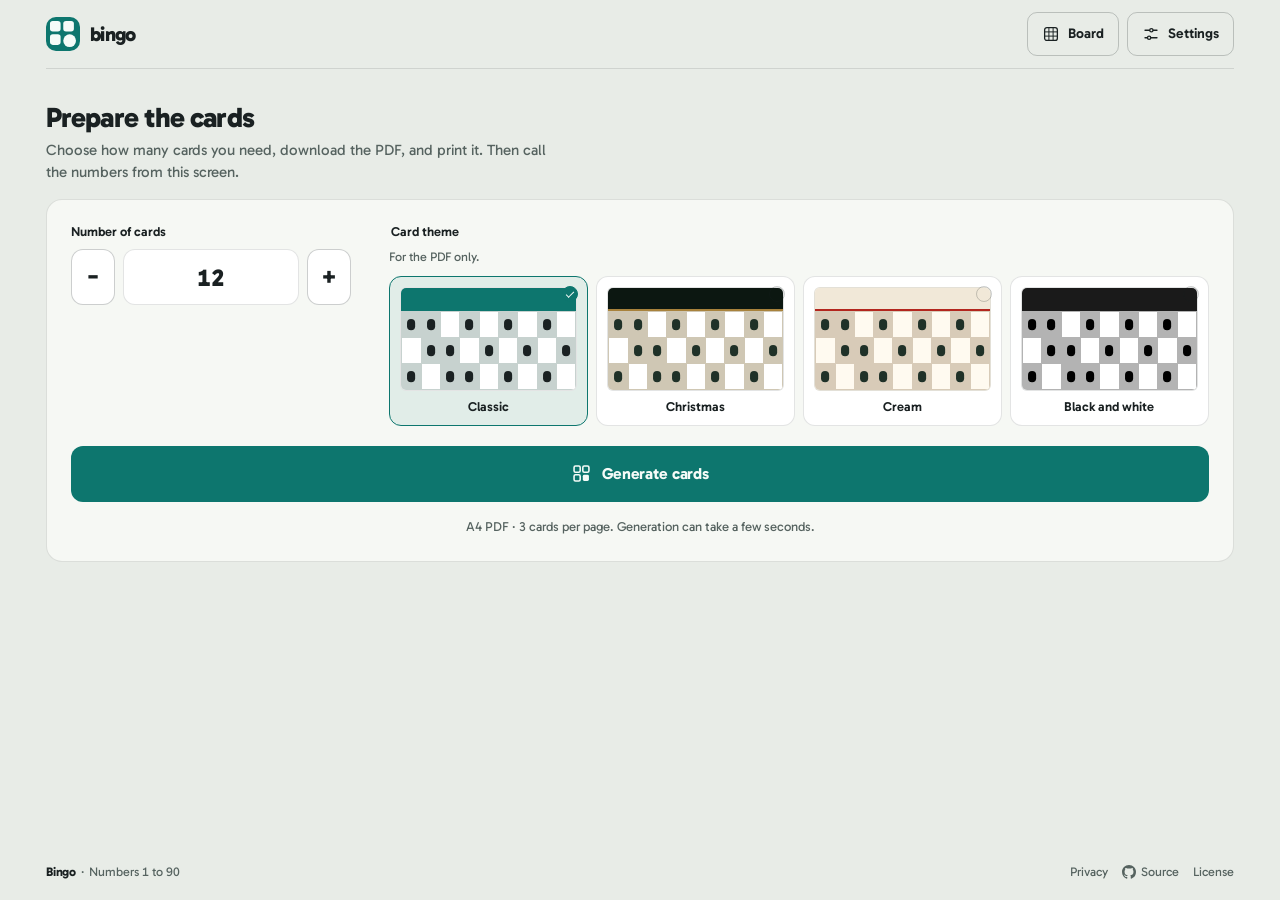
==== cards.html @ 51ff1405 "Rename the cards page URL to /cards Redirect the old /cartelle, /cartelle/, and /cartelle.html paths" ====
<!doctype html>
<html lang="it" class="no-js" data-type="software" data-radius="soft" data-buttons="solid">
<head>
<meta charset="utf-8">
<meta name="viewport" content="width=device-width, initial-scale=1, viewport-fit=cover">
<title>Cartelle · Bingo</title>
<meta name="description" content="Genera e stampa le cartelle del bingo, poi chiama i numeri e segui i premi. Le cartelle non distribuite restano fuori dal gioco.">
<meta name="page-type" content="software">
<meta name="site-kind" content="software">
<meta name="color-scheme" content="dark light">
<meta name="theme-color" content="#121617" id="theme-color">
<meta property="og:type" content="website">
<meta property="og:title" content="Cartelle · Bingo">
<meta property="og:description" content="Genera le cartelle, scarica il PDF e segui i premi mentre chiami i numeri.">
<meta name="twitter:card" content="summary">
<link rel="icon" href="favicon.svg" type="image/svg+xml">
<link rel="icon" href="favicon.ico" sizes="48x48">
<link rel="apple-touch-icon" href="assets/icons/apple-touch-icon.png">
<link rel="manifest" href="site.webmanifest">
<link rel="preload" href="assets/fonts/gabarito-latin.woff2" as="font" type="font/woff2" crossorigin>
<link rel="stylesheet" href="assets/styles.css">
<link rel="stylesheet" href="assets/cartelle.css">
<script>
  (() => {
    const root = document.documentElement;
    root.classList.replace('no-js', 'js');
    let prefs = {};
    // Legacy key kept so existing preferences survive the rebrand.
    try { prefs = JSON.parse(localStorage.getItem('tombola.prefs.v1') || '{}') || {}; } catch (error) {}
    const colors = {
      light: '#e8ece7',
      dark: '#121617',
      christmas: '#0c1711',
      'christmas-light': '#f1e8d8',
      'christmas-red': '#1b0c0d',
    };
    const theme = Object.hasOwn(colors, prefs.theme)
      ? prefs.theme
      : (matchMedia('(prefers-color-scheme: dark)').matches ? 'dark' : 'light');
    root.dataset.theme = theme;
    const meta = document.querySelector('meta[name="theme-color"]');
    if (meta) meta.content = colors[theme];
  })();
</script>
<script src="assets/names.js" defer></script>
<script src="assets/copy.js" defer></script>
<script src="assets/common.js" defer></script>
<script src="assets/cards.js" defer></script>
<script src="assets/prizes.js" defer></script>
<script src="assets/pdf.js" defer></script>
<script src="assets/board-ui.js" defer></script>
<script src="assets/game-state.js" defer></script>
<script src="assets/cartelle.js" defer></script>
</head>
<body>
<a class="skip-link" href="#main" data-i18n="skip">Vai alle cartelle</a>

<div class="app">
  <header class="topbar">
    <a class="brand" href="./" aria-label="Bingo">
      <span class="brand__mark" aria-hidden="true">
        <svg class="brand__glyph" viewBox="0 0 256 256" focusable="false">
          <g fill="currentColor">
            <rect x="30" y="30" width="80" height="80" rx="21"/>
            <rect x="130" y="30" width="80" height="80" rx="21"/>
            <rect x="30" y="130" width="80" height="80" rx="21"/>
            <circle cx="178" cy="178" r="48"/>
          </g>
        </svg>
        <svg class="brand__hat" viewBox="0 0 48 40" focusable="false">
          <path d="M7 31C5 19 13 7 25 5c7-1.2 12 1 15 5 2 2.8 1.5 6-1 7.5-2.5 1.5-5.5.5-7-2-2.2-3.7-6.2-5-10.5-4-6.5 1.5-10 8.5-9 18.5Z" fill="#c7352c" stroke="#f8f3e7" stroke-width="2.5" stroke-linejoin="round"/>
          <rect x="4" y="29" width="36" height="9" rx="4.5" fill="#f8f3e7"/>
          <circle cx="43" cy="9" r="5" fill="#f8f3e7"/>
        </svg>
      </span>
      <span class="brand__word">bingo</span>
    </a>
    <div class="topbar__actions">
      <a class="mode-link" href="./" data-i18n-aria="boardLink" aria-label="Torna al tabellone">
        <svg class="icon" viewBox="0 0 24 24" aria-hidden="true">
          <rect x="3.5" y="3.5" width="17" height="17" rx="3" fill="none" stroke="currentColor" stroke-width="1.7"/>
          <path d="M9.2 3.5v17M14.8 3.5v17M3.5 9.2h17M3.5 14.8h17" fill="none" stroke="currentColor" stroke-width="1.3"/>
        </svg>
        <span data-i18n="board">Tabellone</span>
      </a>
      <button class="settings-button" type="button" id="open-settings" aria-haspopup="dialog" data-i18n-aria="settings">
        <svg class="icon" viewBox="0 0 24 24" aria-hidden="true">
          <path d="M4 7h6M15 7h5M4 17h3M12 17h8" fill="none" stroke="currentColor" stroke-width="1.7" stroke-linecap="round"/>
          <circle cx="12.5" cy="7" r="2.2" fill="none" stroke="currentColor" stroke-width="1.7"/>
          <circle cx="9.5" cy="17" r="2.2" fill="none" stroke="currentColor" stroke-width="1.7"/>
        </svg>
        <span data-i18n="settings">Impostazioni</span>
      </button>
    </div>
  </header>

  <main id="main">
    <header class="page-head">
      <div class="page-head__copy">
        <h1 id="page-title">Prepara le cartelle</h1>
        <p class="page-head__intro" id="page-intro">Scegli quante cartelle servono, scarica il PDF e stampalo. Poi chiama i numeri da questa schermata.</p>
      </div>
      <div class="page-head__tools" id="page-tools" hidden>
        <p class="tally" aria-hidden="true">
          <strong id="drawn-count">0</strong><span class="tally__total">/ 90</span>
          <span class="tally__label" data-i18n="drawnLabel">estratti</span>
        </p>
        <button class="settings-button cards-trigger" type="button" id="open-cards" aria-haspopup="dialog">
          <svg class="icon" viewBox="0 0 24 24" aria-hidden="true">
            <rect x="3.5" y="3.5" width="7" height="7" rx="1.6" fill="none" stroke="currentColor" stroke-width="1.7"/>
            <rect x="13.5" y="3.5" width="7" height="7" rx="1.6" fill="none" stroke="currentColor" stroke-width="1.7"/>
            <rect x="3.5" y="13.5" width="7" height="7" rx="1.6" fill="none" stroke="currentColor" stroke-width="1.7"/>
            <rect x="13.5" y="13.5" width="7" height="7" rx="1.6" fill="currentColor"/>
          </svg>
          <span id="cards-button-label">Cartelle · 0 attive</span>
        </button>
      </div>
      <div class="progress" id="progress" role="progressbar" aria-valuemin="0" aria-valuemax="90" aria-valuenow="0" aria-label="Numeri estratti" data-i18n-aria="progressLabel" hidden>
        <span class="progress__fill" id="progress-fill"></span>
      </div>
    </header>

    <section class="setup" id="setup-view" aria-labelledby="page-title">
      <form class="setup-panel" id="setup-form" novalidate>
        <div class="setup-fields" id="setup-fields">
          <div class="field setup-count">
            <label class="field-label" for="card-count" data-i18n="count">Numero di cartelle</label>
            <div class="stepper">
              <button class="stepper__button" type="button" id="count-minus" data-i18n-aria="countMinus" aria-label="Una cartella in meno">−</button>
              <input class="stepper__input" id="card-count" name="count" type="number" inputmode="numeric" min="1" max="5000" step="1" value="12" aria-describedby="count-hint">
              <button class="stepper__button" type="button" id="count-plus" data-i18n-aria="countPlus" aria-label="Una cartella in più">+</button>
            </div>
            <p class="field-hint" id="count-hint" hidden>Da 1 a 5.000.</p>
          </div>

          <fieldset class="field setup-theme">
            <legend class="field-label" data-i18n="cardTheme">Tema delle cartelle</legend>
            <p class="field-hint field-hint--top" data-i18n="pdfOnly">Solo per il PDF.</p>
            <div class="theme-cards" id="theme-choices"></div>
          </fieldset>
        </div>

        <div class="setup-submit" id="setup-submit">
          <button class="btn-draw setup-download" type="submit" id="download-button">
            <svg class="btn-draw__icon" viewBox="0 0 24 24" aria-hidden="true">
              <rect x="3.5" y="3.5" width="7" height="7" rx="1.6" fill="none" stroke="currentColor" stroke-width="1.8"/>
              <rect x="13.5" y="3.5" width="7" height="7" rx="1.6" fill="none" stroke="currentColor" stroke-width="1.8"/>
              <rect x="3.5" y="13.5" width="7" height="7" rx="1.6" fill="none" stroke="currentColor" stroke-width="1.8"/>
              <rect x="13.5" y="13.5" width="7" height="7" rx="1.6" fill="currentColor"/>
            </svg>
            <span data-i18n="generate">Genera le cartelle</span>
          </button>
          <p class="setup-note" data-i18n="setupNote">PDF A4 · 3 cartelle per pagina. La generazione può richiedere qualche secondo.</p>
        </div>

        <div class="setup-progress" id="setup-progress" role="status" hidden>
          <span class="setup-spinner" aria-hidden="true"></span>
          <p class="setup-progress__text" id="setup-progress-text"></p>
        </div>

        <div class="setup-ready" id="setup-ready" hidden>
          <p class="setup-ready__title" id="setup-ready-title"></p>
          <button class="btn-draw" type="button" id="start-button">
            <svg class="btn-draw__icon" viewBox="0 0 24 24" aria-hidden="true">
              <path d="M12 3.5v11M7.5 10.5 12 15l4.5-4.5" fill="none" stroke="currentColor" stroke-width="1.8" stroke-linecap="round" stroke-linejoin="round"/>
              <path d="M4.5 17.5v1.2a1.8 1.8 0 0 0 1.8 1.8h11.4a1.8 1.8 0 0 0 1.8-1.8v-1.2" fill="none" stroke="currentColor" stroke-width="1.8" stroke-linecap="round"/>
            </svg>
            <span data-i18n="download">Scarica il PDF</span>
          </button>
          <p class="setup-note" data-i18n="readyNote">Scarica il PDF e stampalo. Poi chiama i numeri da qui.</p>
          <button class="text-button setup-change" type="button" id="change-count" data-i18n="changeCount">Cambia numero</button>
        </div>
        <p class="field-error setup-error" id="setup-error" role="alert" hidden></p>
      </form>
    </section>

    <section class="cartelle-game" id="game-view" hidden>
      <section class="board-panel" aria-labelledby="board-title">
        <h2 class="sr-only" id="board-title" data-i18n="boardTitle">Numeri da 1 a 90</h2>
        <ol class="board" id="board" aria-label="Tabellone dei numeri da 1 a 90" data-i18n-aria="boardLabel"></ol>
      </section>

      <section class="history" aria-labelledby="recent-title">
        <div class="history__head">
          <h2 id="recent-title" data-i18n="recent">Ultimi estratti</h2>
        </div>
        <p class="history__empty" id="recent-empty" data-i18n="recentEmpty">I numeri compaiono qui appena escono.</p>
        <ol class="history__list" id="recent-list" hidden></ol>
      </section>

      <div class="cartelle-rail">
        <section class="stage" aria-labelledby="stage-title">
          <div class="stage__head">
            <h2 id="stage-title" data-i18n="lastDraw">Ultima estrazione</h2>
            <p class="stage__draw-count" id="stage-ordinal" hidden></p>
          </div>
          <div class="stage__number-wrap">
            <p class="stage__number is-empty" id="last-number" aria-hidden="true">0</p>
            <p class="stage__name" id="last-name" aria-hidden="true" hidden></p>
            <p class="sr-only" id="last-number-sr"></p>
          </div>
          <p class="stage__status" id="stage-status" data-i18n="noDraw">Nessun numero estratto.</p>
          <div class="stage__actions">
            <button class="btn-draw" type="button" id="draw-button">
              <svg class="btn-draw__icon" viewBox="0 0 24 24" aria-hidden="true">
                <rect x="3.5" y="3.5" width="17" height="17" rx="4" fill="none" stroke="currentColor" stroke-width="1.8"/>
                <circle cx="8.3" cy="8.3" r="1.35" fill="currentColor"/>
                <circle cx="15.7" cy="8.3" r="1.35" fill="currentColor"/>
                <circle cx="12" cy="12" r="1.35" fill="currentColor"/>
                <circle cx="8.3" cy="15.7" r="1.35" fill="currentColor"/>
                <circle cx="15.7" cy="15.7" r="1.35" fill="currentColor"/>
              </svg>
              <span data-i18n="draw">Estrai un numero</span>
            </button>
          </div>
        </section>

        <section class="prizes prizes--latest" aria-labelledby="latest-title">
          <div class="prizes__head">
            <h2 id="latest-title" data-i18n="latestPrizes">Premi di questa estrazione</h2>
            <p class="prizes__meta" id="latest-meta" hidden></p>
          </div>
          <p class="prizes__notice" id="no-active-notice" data-i18n="noActive" hidden>Nessuna cartella attiva: i premi non verranno cercati.</p>
          <p class="prizes__empty" id="latest-empty" data-i18n="latestBefore">I premi compaiono dopo la prima estrazione.</p>
          <div class="prize-groups" id="latest-groups" hidden></div>
        </section>

        <section class="prizes prizes--previous" aria-labelledby="previous-title">
          <div class="prizes__head">
            <h2 id="previous-title" data-i18n="previousPrizes">Premi precedenti</h2>
            <button class="text-button" type="button" id="reset-button" hidden>
              <svg class="icon icon--small" viewBox="0 0 24 24" aria-hidden="true">
                <path d="M20 11a8 8 0 1 0-2.4 6.4" fill="none" stroke="currentColor" stroke-width="1.8" stroke-linecap="round"/>
                <path d="M20 4.5V11h-6.5" fill="none" stroke="currentColor" stroke-width="1.8" stroke-linecap="round" stroke-linejoin="round"/>
              </svg>
              <span data-i18n="restart">Ricomincia</span>
            </button>
          </div>
          <p class="prizes__empty" id="previous-empty" data-i18n="previousEmpty">Le estrazioni con premi compaiono qui.</p>
          <ol class="prize-log" id="previous-list" hidden></ol>
          <p class="history__saved">
            <svg class="icon icon--tiny" viewBox="0 0 24 24" aria-hidden="true">
              <path d="M5 12.5l4.5 4.5L19 7.5" fill="none" stroke="currentColor" stroke-width="2" stroke-linecap="round" stroke-linejoin="round"/>
            </svg>
            <span id="saved-label" data-i18n="saved">Salvato su questo dispositivo.</span>
          </p>
        </section>
      </div>
    </section>
  </main>

  <footer class="foot">
    <p><span class="foot__brand">Bingo</span> <span class="foot__sep" aria-hidden="true">·</span> <span data-i18n="numbers">Numeri da 1 a 90</span></p>
    <nav class="foot__links" aria-label="Informazioni sul progetto" data-i18n-aria="projectLinks">
      <a href="privacy.html" data-i18n="privacy">Privacy</a>
      <a href="https://github.com/rizzonicola/bingo" target="_blank" rel="noopener">
        <svg class="icon" viewBox="0 0 16 16" aria-hidden="true">
          <path fill="currentColor" d="M8 0C3.58 0 0 3.58 0 8c0 3.54 2.29 6.53 5.47 7.59.4.07.55-.17.55-.38 0-.19-.01-.82-.01-1.49-2.01.37-2.53-.49-2.69-.94-.09-.23-.48-.94-.82-1.13-.28-.15-.68-.52-.01-.53.63-.01 1.08.58 1.23.82.72 1.21 1.87.87 2.33.66.07-.52.28-.87.51-1.07-1.78-.2-3.64-.89-3.64-3.95 0-.87.31-1.59.82-2.15-.08-.2-.36-1.02.08-2.12 0 0 .67-.21 2.2.82.64-.18 1.32-.27 2-.27s1.36.09 2 .27c1.53-1.04 2.2-.82 2.2-.82.44 1.1.16 1.92.08 2.12.51.56.82 1.27.82 2.15 0 3.07-1.87 3.75-3.65 3.95.29.25.54.73.54 1.48 0 1.07-.01 1.93-.01 2.2 0 .21.15.46.55.38A8.01 8.01 0 0 0 16 8c0-4.42-3.58-8-8-8Z"/>
        </svg>
        <span data-i18n="source">Codice</span>
      </a>
      <a href="https://github.com/rizzonicola/bingo/blob/main/LICENSE" target="_blank" rel="noopener" data-i18n="license">Licenza</a>
    </nav>
    <p class="shortcut"><kbd data-i18n="spaceKey">Spazio</kbd> <span data-i18n="shortcut">per estrarre</span></p>
  </footer>
</div>

<p class="sr-only" id="live-region" aria-live="polite"></p>

<dialog class="drawer cards-drawer" id="cards-dialog" aria-labelledby="cards-title" aria-describedby="cards-lede">
  <div class="drawer__panel">
    <header class="drawer__head">
      <h2 id="cards-title" data-i18n="cardsTitle">Cartelle</h2>
      <button class="icon-button" type="button" data-close aria-label="Chiudi" data-i18n-aria="close">
        <svg class="icon" viewBox="0 0 24 24" aria-hidden="true">
          <path d="M6 6l12 12M18 6 6 18" fill="none" stroke="currentColor" stroke-width="1.8" stroke-linecap="round"/>
        </svg>
      </button>
    </header>
    <p class="drawer__lede" id="cards-lede" data-i18n="cardsLede">Disattiva le cartelle che non hai distribuito: i premi vengono cercati solo tra quelle attive. Ogni premio va alle prime cartelle che lo raggiungono.</p>

    <p class="cards-summary" id="cards-summary"></p>

    <div class="setting cards-range">
      <label class="field-label" for="range-input" data-i18n="ranges">Intervalli</label>
      <p class="field-hint field-hint--top" id="range-hint" data-i18n="rangeHint">Per esempio 8-20, 27</p>
      <div class="range-row">
        <input class="range-input" id="range-input" type="text" autocomplete="off" aria-describedby="range-hint range-error">
        <button class="btn-secondary" type="button" id="disable-range" data-i18n="disable">Disattiva</button>
        <button class="btn-secondary" type="button" id="enable-range" data-i18n="enable">Riattiva</button>
      </div>
      <p class="field-error" id="range-error" role="alert" hidden></p>
    </div>

    <div class="cards-grid" id="cards-grid" role="group" aria-label="Scegli le cartelle attive" data-i18n-aria="cardsGridLabel"></div>
    <nav class="cards-pager" id="cards-pager" aria-label="Pagine delle cartelle" data-i18n-aria="pages" hidden>
      <button class="btn-secondary cards-pager__button" type="button" id="cards-prev" aria-label="Pagina precedente" data-i18n-aria="pagePrev" aria-controls="cards-grid">
        <svg class="icon" viewBox="0 0 24 24" aria-hidden="true">
          <path d="M14.5 6 8.5 12l6 6" fill="none" stroke="currentColor" stroke-width="1.8" stroke-linecap="round" stroke-linejoin="round"/>
        </svg>
      </button>
      <p class="cards-pager__status" id="cards-page" aria-live="polite"></p>
      <button class="btn-secondary cards-pager__button" type="button" id="cards-next" aria-label="Pagina successiva" data-i18n-aria="pageNext" aria-controls="cards-grid">
        <svg class="icon" viewBox="0 0 24 24" aria-hidden="true">
          <path d="M9.5 6l6 6-6 6" fill="none" stroke="currentColor" stroke-width="1.8" stroke-linecap="round" stroke-linejoin="round"/>
        </svg>
      </button>
    </nav>
    <p class="cards-legend" data-i18n="cardsLegend">Piena: attiva. Tratteggiata: non distribuita.</p>
    <p class="field-error" id="cards-error" role="alert" hidden></p>

    <div class="drawer__foot cards-drawer__foot">
      <div class="cards-drawer__utils">
        <button class="btn-secondary" type="button" id="redownload-button" data-i18n="redownload">Scarica di nuovo il PDF</button>
        <button class="text-button text-button--danger" type="button" id="new-cards-button" data-i18n="newCards">Nuove cartelle</button>
      </div>
      <button class="btn-secondary btn-secondary--wide" type="button" data-close data-i18n="done">Fatto</button>
    </div>
  </div>
</dialog>

<dialog class="drawer" id="settings-dialog" aria-labelledby="settings-title" aria-describedby="settings-lede">
  <div class="drawer__panel">
    <header class="drawer__head">
      <h2 id="settings-title" data-i18n="settings">Impostazioni</h2>
      <button class="icon-button" type="button" data-close aria-label="Chiudi" data-i18n-aria="close">
        <svg class="icon" viewBox="0 0 24 24" aria-hidden="true">
          <path d="M6 6l12 12M18 6 6 18" fill="none" stroke="currentColor" stroke-width="1.8" stroke-linecap="round"/>
        </svg>
      </button>
    </header>
    <p class="drawer__lede" id="settings-lede" data-i18n="settingsLede">La lingua, i nomi e il colore si cambiano quando vuoi. Le modifiche restano su questo dispositivo.</p>

    <fieldset class="setting">
      <legend data-i18n="language">Lingua</legend>
      <div class="choices choices--language">
        <label class="choice">
          <input class="sr-only" type="radio" name="language" value="system">
          <span class="choice__body">
            <span class="choice__badge" aria-hidden="true">
              <svg class="icon" viewBox="0 0 24 24">
                <rect x="3" y="4" width="18" height="13" rx="2.5" fill="none" stroke="currentColor" stroke-width="1.7"/>
                <path d="M8 21h8M12 17v4" fill="none" stroke="currentColor" stroke-width="1.7" stroke-linecap="round"/>
              </svg>
            </span>
            <span class="choice__label">
              <span data-i18n="system">Sistema</span>
              <small id="detected-language">Italiano</small>
            </span>
            <span class="choice__mark" aria-hidden="true"></span>
          </span>
        </label>
        <label class="choice">
          <input class="sr-only" type="radio" name="language" value="it">
          <span class="choice__body">
            <span class="choice__badge" aria-hidden="true">IT</span>
            <span class="choice__label">Italiano</span>
            <span class="choice__mark" aria-hidden="true"></span>
          </span>
        </label>
        <label class="choice">
          <input class="sr-only" type="radio" name="language" value="en">
          <span class="choice__body">
            <span class="choice__badge" aria-hidden="true">EN</span>
            <span class="choice__label">English</span>
            <span class="choice__mark" aria-hidden="true"></span>
          </span>
        </label>
        <label class="choice">
          <input class="sr-only" type="radio" name="language" value="fr">
          <span class="choice__body">
            <span class="choice__badge" aria-hidden="true">FR</span>
            <span class="choice__label">Français</span>
            <span class="choice__mark" aria-hidden="true"></span>
          </span>
        </label>
      </div>
    </fieldset>

    <fieldset class="setting">
      <legend data-i18n="names">Nomi napoletani</legend>
      <label class="toggle">
        <input class="sr-only" type="checkbox" id="neapolitan-names" aria-labelledby="names-toggle-label" aria-describedby="names-toggle-hint">
        <span class="toggle__body">
          <span class="toggle__copy">
            <span class="toggle__label" id="names-toggle-label" data-i18n="namesToggle">Mostra il nome tradizionale</span>
            <small id="names-toggle-hint" data-i18n="namesHint">Sotto il numero compare il nome tradizionale napoletano.</small>
          </span>
          <span class="toggle__switch" aria-hidden="true">
            <span class="toggle__thumb"></span>
          </span>
        </span>
      </label>
    </fieldset>

    <fieldset class="setting">
      <legend data-i18n="color">Colore</legend>
      <div class="choices choices--theme">
        <label class="choice">
          <input class="sr-only" type="radio" name="theme" value="system">
          <span class="choice__body choice__body--stacked">
            <span class="swatch swatch--system" aria-hidden="true"></span>
            <span class="choice__label" data-i18n="system">Sistema</span>
            <span class="choice__mark" aria-hidden="true"></span>
          </span>
        </label>
        <label class="choice">
          <input class="sr-only" type="radio" name="theme" value="light">
          <span class="choice__body choice__body--stacked">
            <span class="swatch swatch--light" aria-hidden="true"></span>
            <span class="choice__label" data-i18n="light">Chiaro</span>
            <span class="choice__mark" aria-hidden="true"></span>
          </span>
        </label>
        <label class="choice">
          <input class="sr-only" type="radio" name="theme" value="dark">
          <span class="choice__body choice__body--stacked">
            <span class="swatch swatch--dark" aria-hidden="true"></span>
            <span class="choice__label" data-i18n="dark">Scuro</span>
            <span class="choice__mark" aria-hidden="true"></span>
          </span>
        </label>
        <label class="choice">
          <input class="sr-only" type="radio" name="theme" value="christmas">
          <span class="choice__body choice__body--stacked">
            <span class="swatch swatch--xmas" aria-hidden="true"></span>
            <span class="choice__label" data-i18n="christmas">Natale</span>
            <span class="choice__mark" aria-hidden="true"></span>
          </span>
        </label>
        <label class="choice">
          <input class="sr-only" type="radio" name="theme" value="christmas-light">
          <span class="choice__body choice__body--stacked">
            <span class="swatch swatch--xmas-light" aria-hidden="true"></span>
            <span class="choice__label" data-i18n="christmasLight">Crema</span>
            <span class="choice__mark" aria-hidden="true"></span>
          </span>
        </label>
        <label class="choice">
          <input class="sr-only" type="radio" name="theme" value="christmas-red">
          <span class="choice__body choice__body--stacked">
            <span class="swatch swatch--xmas-red" aria-hidden="true"></span>
            <span class="choice__label" data-i18n="christmasRed">Rosso</span>
            <span class="choice__mark" aria-hidden="true"></span>
          </span>
        </label>
      </div>
    </fieldset>

    <div class="drawer__foot">
      <button class="btn-secondary btn-secondary--wide" type="button" data-close data-i18n="done">Fatto</button>
    </div>
  </div>
</dialog>

<dialog class="confirm" id="reset-dialog" role="alertdialog" aria-labelledby="reset-title" aria-describedby="reset-body">
  <form method="dialog">
    <h2 id="reset-title" data-i18n="resetTitle">Ricominciare da capo?</h2>
    <p class="confirm__body" id="reset-body" data-i18n="resetBody">Tutti i numeri tornano disponibili e i premi si azzerano. Le cartelle restano le stesse.</p>
    <div class="confirm__actions">
      <button class="btn-secondary" value="cancel" data-i18n="cancel">Annulla</button>
      <button class="btn-danger" value="confirm" id="confirm-reset" data-i18n="restart">Ricomincia</button>
    </div>
  </form>
</dialog>

<dialog class="confirm" id="new-cards-dialog" role="alertdialog" aria-labelledby="new-cards-title" aria-describedby="new-cards-body">
  <form method="dialog">
    <h2 id="new-cards-title" data-i18n="newCardsTitle">Generare nuove cartelle?</h2>
    <p class="confirm__body" id="new-cards-body" data-i18n="newCardsBody">La partita in corso e le cartelle attuali vengono eliminate. Le cartelle già stampate non saranno più valide.</p>
    <div class="confirm__actions">
      <button class="btn-secondary" value="cancel" data-i18n="cancel">Annulla</button>
      <button class="btn-danger" value="confirm" id="confirm-new-cards" data-i18n="newCardsConfirm">Genera nuove cartelle</button>
    </div>
  </form>
</dialog>

<noscript><p class="noscript noscript--fixed">Per generare le cartelle serve JavaScript.</p></noscript>
</body>
</html>
---- assets/styles.css ----
@font-face {
  font-family: "Gabarito";
  src: url("fonts/gabarito-latin-ext.woff2") format("woff2");
  font-weight: 400 900;
  font-style: normal;
  font-display: swap;
  unicode-range: U+0100-02BA, U+02BD-02C5, U+02C7-02CC, U+02CE-02D7, U+02DD-02FF, U+0304, U+0308, U+0329, U+1D00-1DBF, U+1E00-1E9F, U+1EF2-1EFF, U+2020, U+20A0-20AB, U+20AD-20C4, U+2113, U+2C60-2C7F, U+A720-A7FF;
}
@font-face {
  font-family: "Gabarito";
  src: url("fonts/gabarito-latin.woff2") format("woff2");
  font-weight: 400 900;
  font-style: normal;
  font-display: swap;
  unicode-range: U+0000-00FF, U+0131, U+0152-0153, U+02BB-02BC, U+02C6, U+02DA, U+02DC, U+0304, U+0308, U+0329, U+2000-206F, U+20AC, U+2122, U+2191, U+2193, U+2212, U+2215, U+FEFF, U+FFFD;
}

/* Tokens */
:root {
  --font: "Gabarito", ui-sans-serif, system-ui, -apple-system, "Segoe UI", sans-serif;
  --ease: cubic-bezier(.22, .8, .24, 1);
  --r-sm: 8px;
  --r-md: 12px;
  --r-lg: 16px;
  --shell: 1480px;

  color-scheme: light;
  --bg: #e8ece7;
  --surface: #f6f8f4;
  --surface-2: #ffffff;
  --ink: #1a2122;
  --muted: #566360;
  --line: rgba(26, 33, 34, .12);
  --line-strong: rgba(26, 33, 34, .22);
  --cell: #ffffff;
  --cell-border: rgba(26, 33, 34, .09);
  --accent: #0d766e;
  --accent-strong: #095e58;
  --accent-ink: #f5fbf8;
  --accent-soft: rgba(13, 118, 110, .09);
  --stage-number: #0d766e;
  --focus: #0d766e;
  --danger: #b42318;
  --danger-hover: #8f1b13;
  --danger-ink: #ffffff;
  --backdrop: rgba(8, 12, 12, .52);
}

:root[data-theme="dark"] {
  color-scheme: dark;
  --bg: #111516;
  --surface: #181e1f;
  --surface-2: #1f2627;
  --ink: #f2f3ec;
  --muted: #a4aeaa;
  --line: rgba(242, 243, 236, .11);
  --line-strong: rgba(242, 243, 236, .22);
  --cell: #1e2526;
  --cell-border: rgba(242, 243, 236, .07);
  --accent: #2fd8c2;
  --accent-strong: #67ead8;
  --accent-ink: #06201d;
  --accent-soft: rgba(47, 216, 194, .12);
  --stage-number: #45e2ce;
  --focus: #67ead8;
  --danger: #e5484d;
  --danger-hover: #f06a6e;
  --danger-ink: #ffffff;
  --backdrop: rgba(3, 6, 6, .64);
}

:root[data-theme="christmas"] {
  color-scheme: dark;
  --bg: #0c1711;
  --surface: #122118;
  --surface-2: #1a2c20;
  --ink: #f4eddc;
  --muted: #b7bea9;
  --line: rgba(244, 237, 220, .12);
  --line-strong: rgba(244, 237, 220, .24);
  --cell: #16271c;
  --cell-border: rgba(244, 237, 220, .08);
  --accent: #e8c375;
  --accent-strong: #f2d795;
  --accent-ink: #22190a;
  --accent-soft: rgba(232, 195, 117, .12);
  --stage-number: #f0cc7a;
  --focus: #f2d795;
  --danger: #e5484d;
  --danger-hover: #f06a6e;
  --danger-ink: #ffffff;
  --backdrop: rgba(4, 9, 6, .7);
}

:root[data-theme^="christmas"] {
  --snow: url("data:image/svg+xml,%3Csvg%20xmlns='http://www.w3.org/2000/svg'%20viewBox='0%200%20100%20100'%3E%3Cg%20fill='none'%20stroke='%23f4eddc'%20stroke-opacity='.07'%20stroke-width='2'%20stroke-linecap='round'%3E%3Cpath%20d='M50%2010v80M15%2030l70%2040M15%2070l70-40'/%3E%3Cpath%20d='M50%2022l-7-7M50%2022l7-7M50%2078l-7%207M50%2078l7%207M23%2035l-9%202M23%2035l2-9M77%2065l9-2M77%2065l-2%209M23%2065l-9-2M23%2065l2%209M77%2035l9%202M77%2035l-2-9'/%3E%3C/g%3E%3C/svg%3E");
}

:root[data-theme="christmas-light"] {
  color-scheme: light;
  --bg: #f1e8d8;
  --surface: #faf3e6;
  --surface-2: #fffaf0;
  --ink: #1f3128;
  --muted: #5d6b5e;
  --line: rgba(31, 49, 40, .14);
  --line-strong: rgba(31, 49, 40, .26);
  --cell: #fffaf0;
  --cell-border: rgba(31, 49, 40, .1);
  --accent: #b3261e;
  --accent-strong: #8f1d17;
  --accent-ink: #fff8f0;
  --accent-soft: rgba(179, 38, 30, .1);
  --stage-number: #a51f17;
  --focus: #8f1d17;
  --danger: #b42318;
  --danger-hover: #8f1b13;
  --danger-ink: #ffffff;
  --backdrop: rgba(30, 24, 16, .46);
  --snow: url("data:image/svg+xml,%3Csvg%20xmlns='http://www.w3.org/2000/svg'%20viewBox='0%200%20100%20100'%3E%3Cg%20fill='none'%20stroke='%23a8823c'%20stroke-opacity='.13'%20stroke-width='2'%20stroke-linecap='round'%3E%3Cpath%20d='M50%2010v80M15%2030l70%2040M15%2070l70-40'/%3E%3Cpath%20d='M50%2022l-7-7M50%2022l7-7M50%2078l-7%207M50%2078l7%207M23%2035l-9%202M23%2035l2-9M77%2065l9-2M77%2065l-2%209M23%2065l-9-2M23%2065l2%209M77%2035l9%202M77%2035l-2-9'/%3E%3C/g%3E%3C/svg%3E");
}

:root[data-theme="christmas-red"] {
  color-scheme: dark;
  --bg: #1b0c0d;
  --surface: #291214;
  --surface-2: #35191c;
  --ink: #f8e9d8;
  --muted: #c9ada4;
  --line: rgba(248, 233, 216, .12);
  --line-strong: rgba(248, 233, 216, .24);
  --cell: #2c1417;
  --cell-border: rgba(248, 233, 216, .08);
  --accent: #327252;
  --accent-strong: #397a59;
  --accent-ink: #fff6e9;
  --accent-soft: rgba(50, 114, 82, .22);
  --stage-number: #8fd8ab;
  --focus: #8fd8ab;
  --danger: #ff9a8f;
  --danger-hover: #ffb3aa;
  --danger-ink: #2a0a08;
  --backdrop: rgba(8, 2, 3, .72);
}

/* Base */
*, *::before, *::after { box-sizing: border-box; }
html { -webkit-text-size-adjust: 100%; }
body {
  margin: 0;
  min-height: 100dvh;
  background: var(--bg);
  color: var(--ink);
  font-family: var(--font);
  font-size: 16px;
  line-height: 1.45;
  font-feature-settings: "tnum" 1;
  -webkit-font-smoothing: antialiased;
  text-rendering: optimizeLegibility;
}
:root[data-theme^="christmas"] body {
  background-color: var(--bg);
  background-image: var(--snow), var(--snow);
  background-position: right -36px top -30px, left -44px bottom -38px;
  background-size: 300px 300px, 240px 240px;
  background-repeat: no-repeat;
}
html.modal-open { overflow: hidden; }
body:has(dialog[open]) { overflow: hidden; }
button, input { font: inherit; color: inherit; }
button { cursor: pointer; }
a { color: inherit; }
h1, h2, p, ol, fieldset { margin: 0; }
fieldset { border: 0; padding: 0; }
[hidden] { display: none !important; }
::selection { background: var(--accent); color: var(--accent-ink); }
:focus-visible { outline: 2px solid var(--focus); outline-offset: 3px; }
.icon { display: block; width: 20px; height: 20px; flex: 0 0 auto; }
.icon--small { width: 15px; height: 15px; }
.icon--tiny { width: 13px; height: 13px; }
.sr-only {
  position: absolute !important;
  width: 1px; height: 1px;
  padding: 0; margin: -1px;
  overflow: hidden;
  clip: rect(0, 0, 0, 0);
  white-space: nowrap;
  border: 0;
}
.skip-link {
  position: fixed;
  top: 10px;
  left: 10px;
  z-index: 100;
  padding: 10px 14px;
  border-radius: 10px;
  background: var(--ink);
  color: var(--bg);
  font-size: 14px;
  font-weight: 600;
  text-decoration: none;
  transform: translateY(-180%);
  transition: transform 180ms var(--ease);
}
.skip-link:focus-visible { transform: none; }
.noscript {
  margin: 16px;
  padding: 12px 14px;
  border: 1px solid var(--line-strong);
  border-radius: var(--r-sm);
  color: var(--muted);
  font-size: 14px;
}
.noscript--fixed {
  position: fixed;
  right: 16px;
  bottom: 16px;
  z-index: 110;
  background: var(--surface);
}
kbd {
  display: inline-flex;
  align-items: center;
  justify-content: center;
  min-width: 22px;
  height: 21px;
  padding: 0 6px;
  border: 1px solid var(--line-strong);
  border-radius: 6px;
  background: var(--surface);
  color: var(--ink);
  font-family: inherit;
  font-size: 11px;
  font-weight: 600;
  line-height: 1;
}

/* Shell */
.app {
  display: flex;
  flex-direction: column;
  gap: 16px;
  width: 100%;
  max-width: var(--shell);
  min-height: 100dvh;
  margin: 0 auto;
  padding: 0 clamp(16px, 3.6vw, 48px) 14px;
}
.topbar {
  display: flex;
  align-items: center;
  justify-content: space-between;
  gap: 16px;
  min-height: 64px;
  padding: 12px 0;
  border-bottom: 1px solid var(--line);
}
.app > main {
  display: flex;
  flex: 1;
  flex-direction: column;
  gap: 16px;
  min-height: 0;
}
.brand {
  display: inline-flex;
  align-items: center;
  gap: 10px;
  min-height: 44px;
  text-decoration: none;
  font-weight: 800;
}
.brand__mark {
  position: relative;
  display: grid;
  place-items: center;
  width: 34px;
  height: 34px;
  border-radius: 10px;
  background: var(--accent);
  color: var(--accent-ink);
  transition: transform 180ms var(--ease);
}
.brand__glyph {
  display: block;
  width: 100%;
  height: 100%;
}
.brand__hat {
  position: absolute;
  top: -12px;
  right: -9px;
  display: none;
  width: 22px;
  height: 19px;
  overflow: visible;
  transform: rotate(6deg);
  transform-origin: 40% 90%;
}
:root[data-theme^="christmas"] .brand__hat { display: block; }
.brand__word {
  font-size: 20px;
  line-height: 1;
  letter-spacing: -.035em;
}
.brand:hover .brand__mark { transform: rotate(-5deg) scale(1.03); }
.topbar__actions {
  display: flex;
  align-items: center;
  gap: 8px;
}
.settings-button, .mode-link {
  display: inline-flex;
  align-items: center;
  gap: 8px;
  min-height: 44px;
  padding: 0 14px;
  border: 1px solid var(--line-strong);
  border-radius: 10px;
  background: transparent;
  color: var(--ink);
  font-size: 14px;
  font-weight: 600;
  white-space: nowrap;
  text-decoration: none;
  transition: background-color 180ms var(--ease), border-color 180ms var(--ease), transform 180ms var(--ease);
}
.settings-button:hover, .mode-link:hover { background: var(--surface); border-color: var(--muted); }
.settings-button:active, .mode-link:active { transform: translateY(1px); }
.settings-button .icon, .mode-link .icon { width: 18px; height: 18px; }

/* Page head */
.page-head {
  display: grid;
  grid-template-columns: minmax(0, 1fr) auto;
  column-gap: 24px;
  row-gap: 14px;
  align-items: end;
  padding-top: clamp(14px, 2vh, 22px);
}
.page-head__copy h1 {
  font-size: clamp(26px, 2.2vw, 34px);
  font-weight: 800;
  line-height: 1.06;
  letter-spacing: -.032em;
  text-wrap: balance;
}
.page-head__intro {
  max-width: 64ch;
  margin-top: 7px;
  color: var(--muted);
  font-size: 15px;
  line-height: 1.45;
  text-wrap: pretty;
}
.tally {
  display: flex;
  align-items: baseline;
  gap: 5px;
  padding-bottom: 2px;
  font-variant-numeric: tabular-nums;
  white-space: nowrap;
}
.tally strong {
  font-size: 30px;
  font-weight: 800;
  line-height: 1;
  letter-spacing: -.04em;
}
.tally__total { color: var(--muted); font-size: 14px; }
.tally__label { margin-left: 3px; color: var(--muted); font-size: 12.5px; }
.progress {
  grid-column: 1 / -1;
  height: 3px;
  overflow: hidden;
  border-radius: 999px;
  background: var(--line);
}
.progress__fill {
  display: block;
  width: 0;
  height: 100%;
  border-radius: inherit;
  background: var(--accent);
  transition: width 380ms var(--ease);
}

/* Game */
.game {
  display: grid;
  grid-template-columns: minmax(0, 1fr) minmax(320px, 360px);
  grid-template-rows: auto minmax(0, 1fr);
  grid-template-areas:
    "board stage"
    "board history";
  gap: 16px;
  flex: 1;
  min-height: 500px;
}
.board-panel {
  grid-area: board;
  display: flex;
  flex-direction: column;
  min-width: 0;
  min-height: 0;
  padding: clamp(10px, 1.2vw, 16px);
  border: 1px solid var(--line);
  border-radius: var(--r-lg);
  background: var(--surface);
}
.board {
  display: grid;
  grid-template-columns: repeat(10, minmax(0, 1fr));
  grid-template-rows: repeat(9, minmax(0, 1fr));
  flex: 1;
  min-height: 0;
  padding: 0;
  list-style: none;
  gap: clamp(4px, .5vw, 7px);
}
.cell {
  position: relative;
  display: grid;
  place-items: center;
  min-width: 0;
  border: 1px solid var(--cell-border);
  border-radius: var(--r-sm);
  background: var(--cell);
  color: var(--muted);
  font-size: clamp(15px, 1.35vw, 21px);
  font-weight: 600;
  font-variant-numeric: tabular-nums;
  letter-spacing: -.01em;
  transition: background-color 180ms var(--ease), border-color 180ms var(--ease), color 180ms var(--ease);
}
.cell.is-drawn {
  border-color: var(--accent);
  background: var(--accent);
  color: var(--accent-ink);
  font-weight: 700;
}
.cell.is-last::after {
  content: "";
  position: absolute;
  top: 5px;
  right: 5px;
  width: 4px;
  height: 4px;
  border-radius: 50%;
  background: var(--accent-ink);
  opacity: .8;
}
.cell.is-new { animation: stamp 480ms var(--ease) both; }
@keyframes stamp {
  0% { transform: scale(.84); }
  55% { transform: scale(1.045); }
  100% { transform: scale(1); }
}
:root[data-theme^="christmas"] .cell.is-last::after {
  top: 4px;
  right: 4px;
  width: 7px;
  height: 7px;
  border-radius: 0;
  background: var(--accent-ink);
  clip-path: polygon(50% 0%, 61% 39%, 100% 50%, 61% 61%, 50% 100%, 39% 61%, 0% 50%, 39% 39%);
  opacity: .9;
}

/* Stage */
.stage {
  grid-area: stage;
  display: flex;
  flex-direction: column;
  min-width: 0;
  padding: clamp(16px, 1.6vw, 22px);
  border: 1px solid var(--line);
  border-radius: var(--r-lg);
  background: var(--surface);
}
.stage__head {
  display: flex;
  align-items: center;
  justify-content: space-between;
  gap: 12px;
}
.stage__head h2 {
  font-size: 14px;
  font-weight: 600;
  line-height: 1.3;
  letter-spacing: -.005em;
}
.stage__draw-count {
  color: var(--muted);
  font-size: 12.5px;
  font-variant-numeric: tabular-nums;
  white-space: nowrap;
}
.stage__number-wrap {
  display: flex;
  flex: 1;
  flex-direction: column;
  align-items: center;
  justify-content: center;
  gap: 12px;
  min-height: 132px;
  padding: 12px 0 6px;
}
.stage__number {
  color: var(--stage-number);
  font-size: clamp(104px, 9.6vw, 142px);
  font-weight: 800;
  line-height: .78;
  letter-spacing: -.04em;
  font-variant-numeric: tabular-nums;
}
.stage__number.is-empty {
  color: var(--muted);
  font-size: clamp(80px, 7vw, 104px);
  font-weight: 500;
  opacity: .42;
}
.stage__number.is-dealing { animation: deal 480ms var(--ease) both; }
@keyframes deal {
  0% { opacity: 0; transform: translateY(16px) scale(.94); filter: blur(4px); }
  60% { opacity: 1; filter: blur(0); }
  100% { opacity: 1; transform: none; filter: blur(0); }
}
.stage__name {
  max-width: 30ch;
  color: var(--ink);
  font-size: clamp(18px, 1.55vw, 22px);
  font-weight: 700;
  line-height: 1.2;
  letter-spacing: -.02em;
  text-align: center;
  text-wrap: balance;
}
.stage__status {
  min-height: 2.9em;
  margin-bottom: 14px;
  color: var(--muted);
  font-size: 14px;
  line-height: 1.45;
  text-wrap: pretty;
}
.stage__actions { margin-top: auto; }
.btn-draw {
  display: flex;
  align-items: center;
  justify-content: center;
  gap: 10px;
  width: 100%;
  min-height: 56px;
  padding: 0 18px;
  border: 1px solid transparent;
  border-radius: var(--r-md);
  background: var(--accent);
  color: var(--accent-ink);
  font-size: 16px;
  font-weight: 700;
  letter-spacing: -.01em;
  transition: background-color 180ms var(--ease), border-color 180ms var(--ease), color 180ms var(--ease), transform 180ms var(--ease);
}
.btn-draw:hover:not(:disabled) { background: var(--accent-strong); transform: translateY(-1px); }
.btn-draw:active:not(:disabled) { transform: translateY(0); }
.btn-draw:disabled {
  border-color: var(--line);
  background: var(--surface-2);
  color: var(--muted);
  cursor: not-allowed;
}
.btn-draw__icon {
  width: 21px;
  height: 21px;
  transition: transform 240ms var(--ease);
}
.btn-draw:hover:not(:disabled) .btn-draw__icon { transform: rotate(-8deg) scale(1.04); }

/* History */
.history {
  grid-area: history;
  display: flex;
  flex-direction: column;
  min-height: 150px;
  padding: clamp(16px, 1.6vw, 20px);
  border: 1px solid var(--line);
  border-radius: var(--r-lg);
  background: var(--surface);
}
.history__head {
  display: flex;
  align-items: center;
  justify-content: space-between;
  gap: 12px;
}
.history__head h2 {
  font-size: 14px;
  font-weight: 600;
  line-height: 1.3;
  letter-spacing: -.005em;
}
.text-button {
  display: inline-flex;
  align-items: center;
  gap: 6px;
  min-height: 44px;
  margin: -10px -6px -10px 0;
  padding: 0 6px;
  border: 0;
  border-radius: 8px;
  background: none;
  color: var(--muted);
  font-size: 13px;
  font-weight: 600;
  transition: background-color 160ms var(--ease), color 160ms var(--ease);
}
.text-button:hover { background: var(--surface-2); color: var(--ink); }
.history__empty {
  display: grid;
  flex: 1;
  place-items: center;
  padding: 22px 8px;
  color: var(--muted);
  font-size: 14px;
  line-height: 1.45;
  text-align: center;
}
.history__list {
  display: flex;
  flex-wrap: wrap;
  align-content: flex-start;
  gap: 8px;
  margin-top: 14px;
  padding: 0;
  list-style: none;
}
.history__chip {
  display: grid;
  place-items: center;
  width: 42px;
  height: 42px;
  border: 1px solid var(--line);
  border-radius: var(--r-sm);
  color: var(--muted);
  font-size: 14px;
  font-weight: 600;
  font-variant-numeric: tabular-nums;
}
.history__chip.is-latest {
  border-color: var(--accent);
  background: var(--accent);
  color: var(--accent-ink);
}
.history__chip.is-new { animation: chip-in 320ms var(--ease) both; }
@keyframes chip-in {
  from { opacity: 0; transform: translateY(-4px) scale(.94); }
  to { opacity: 1; transform: none; }
}
.history__saved {
  display: flex;
  align-items: center;
  gap: 6px;
  margin-top: auto;
  padding-top: 14px;
  border-top: 1px solid var(--line);
  color: var(--muted);
  font-size: 12.5px;
  line-height: 1.3;
}
.history__saved .icon { color: var(--accent); }

/* Footer */
.foot {
  display: flex;
  flex-wrap: wrap;
  align-items: center;
  justify-content: space-between;
  gap: 8px 16px;
  min-height: 28px;
  color: var(--muted);
  font-size: 12.5px;
}
.foot__brand { color: var(--ink); font-weight: 700; letter-spacing: -.02em; }
.foot__sep { padding: 0 2px; }
.foot__links {
  display: flex;
  flex-wrap: wrap;
  align-items: center;
  gap: 4px 14px;
}
.foot__links a {
  display: inline-flex;
  align-items: center;
  gap: 5px;
  min-height: 28px;
  text-decoration: none;
}
.foot__links a:hover,
.foot__links a:focus-visible {
  color: var(--ink);
  text-decoration: underline;
  text-underline-offset: 3px;
}
.foot__links .icon { width: 14px; height: 14px; }
.shortcut { display: flex; align-items: center; gap: 6px; }

/* Legal page */
.legal-main {
  flex: 1;
  width: 100%;
  max-width: 78ch;
  margin: 0 auto;
}
.legal-head__meta {
  margin-top: 6px;
  color: var(--muted);
  font-size: 13px;
}
.legal-lang {
  display: flex;
  flex-wrap: wrap;
  gap: 4px 14px;
  margin-top: 10px;
  font-size: 13.5px;
  font-weight: 600;
}
.legal-lang a { color: var(--muted); }
.legal-lang a[aria-current="true"] {
  color: var(--ink);
  text-decoration: none;
}
.legal {
  margin-top: 18px;
  padding: clamp(20px, 3vw, 34px);
  border: 1px solid var(--line);
  border-radius: var(--r-lg);
  background: var(--surface);
}
.legal h2 {
  margin-top: 26px;
  font-size: clamp(18px, 1.6vw, 21px);
  font-weight: 800;
  line-height: 1.2;
  letter-spacing: -.02em;
}
.legal h2:first-child { margin-top: 0; }
.legal p,
.legal li {
  margin-top: 10px;
  color: var(--muted);
  font-size: 15px;
  line-height: 1.6;
  text-wrap: pretty;
}
.legal ul {
  margin: 10px 0 0;
  padding-left: 20px;
}
.legal li { margin-top: 4px; }
.legal code {
  padding: 1px 5px;
  border: 1px solid var(--line);
  border-radius: 5px;
  background: var(--surface-2);
  color: var(--ink);
  font-size: .9em;
}
.legal a {
  color: var(--accent-strong);
  text-decoration: underline;
  text-underline-offset: 3px;
}

/* Dialogs */
dialog {
  border: 0;
  padding: 0;
  background: transparent;
  color: var(--ink);
}
dialog::backdrop {
  background: var(--backdrop);
  animation: fade-in 200ms var(--ease) both;
}
@keyframes fade-in { from { opacity: 0; } to { opacity: 1; } }
.drawer {
  position: fixed;
  inset: 0 0 0 auto;
  width: min(420px, 100%);
  max-width: 100%;
  height: 100dvh;
  max-height: 100dvh;
  margin: 0;
  overflow: hidden;
  border-left: 1px solid var(--line);
  border-radius: 20px 0 0 20px;
  background: var(--surface);
}
.drawer[open] { animation: drawer-in 260ms var(--ease) both; }
@keyframes drawer-in {
  from { opacity: .6; transform: translateX(24px); }
  to { opacity: 1; transform: none; }
}
.drawer__panel {
  display: flex;
  flex-direction: column;
  height: 100%;
  padding: 24px;
  overflow-y: auto;
  overscroll-behavior: contain;
  scrollbar-width: thin;
  scrollbar-color: var(--line-strong) transparent;
}
.drawer__panel::-webkit-scrollbar { width: 10px; }
.drawer__panel::-webkit-scrollbar-thumb {
  border: 3px solid var(--surface);
  border-radius: 999px;
  background: var(--line-strong);
}
.drawer__head {
  display: flex;
  align-items: flex-start;
  justify-content: space-between;
  gap: 16px;
}
.drawer__head h2 {
  font-size: 24px;
  font-weight: 800;
  line-height: 1.1;
  letter-spacing: -.03em;
}
.icon-button {
  display: grid;
  place-items: center;
  width: 44px;
  height: 44px;
  margin: -8px -8px 0 0;
  border: 1px solid transparent;
  border-radius: 10px;
  background: none;
  color: var(--muted);
  transition: background-color 160ms var(--ease), color 160ms var(--ease);
}
.icon-button:hover { background: var(--surface-2); color: var(--ink); }
.icon-button .icon { width: 20px; height: 20px; }
.drawer__lede {
  max-width: 36ch;
  margin: 10px 0 24px;
  color: var(--muted);
  font-size: 14px;
  line-height: 1.5;
  text-wrap: pretty;
}
.setting { min-width: 0; margin-bottom: 24px; }
.setting legend {
  margin-bottom: 10px;
  padding: 0;
  font-size: 13px;
  font-weight: 600;
}
.choices { display: grid; gap: 8px; }
.choices--language { grid-template-columns: 1fr 1fr; }
.choices--theme { grid-template-columns: repeat(3, 1fr); }
.choice { position: relative; display: block; min-width: 0; }
.choice__body {
  position: relative;
  display: flex;
  align-items: center;
  gap: 10px;
  min-height: 58px;
  padding: 10px 12px;
  border: 1px solid var(--line);
  border-radius: var(--r-md);
  background: var(--surface-2);
  cursor: pointer;
  transition: background-color 160ms var(--ease), border-color 160ms var(--ease);
}
.choice:hover .choice__body { border-color: var(--line-strong); }
.choice input:checked + .choice__body {
  border-color: var(--accent);
  background: var(--accent-soft);
}
.choice input:focus-visible + .choice__body {
  outline: 2px solid var(--focus);
  outline-offset: 2px;
}
.choice__body--stacked {
  flex-direction: column;
  justify-content: center;
  gap: 8px;
  min-height: 84px;
  padding: 12px 8px;
  text-align: center;
}
.choice__badge {
  display: grid;
  flex: 0 0 auto;
  place-items: center;
  width: 30px;
  height: 30px;
  border: 1px solid var(--line);
  border-radius: 8px;
  background: var(--surface);
  color: var(--muted);
  font-size: 11px;
  font-weight: 700;
  letter-spacing: .04em;
}
.choice__badge .icon { width: 17px; height: 17px; }
.choice input:checked + .choice__body .choice__badge {
  border-color: var(--line-strong);
  color: var(--ink);
}
.choice__label {
  display: flex;
  flex-direction: column;
  gap: 2px;
  min-width: 0;
  font-size: 14px;
  font-weight: 600;
  line-height: 1.2;
}
.choice__label small {
  color: var(--muted);
  font-size: 11.5px;
  font-weight: 500;
  line-height: 1.2;
}
.choice__mark {
  position: relative;
  flex: 0 0 auto;
  width: 18px;
  height: 18px;
  margin-left: auto;
  border: 1.5px solid var(--line-strong);
  border-radius: 50%;
}
.choice__body--stacked .choice__mark {
  position: absolute;
  top: 9px;
  right: 9px;
  width: 16px;
  height: 16px;
  margin: 0;
}
.choice input:checked + .choice__body .choice__mark {
  border-color: var(--accent);
  background: var(--accent);
}
.choice input:checked + .choice__body .choice__mark::after {
  content: "";
  position: absolute;
  top: 46%;
  left: 50%;
  width: 4px;
  height: 8px;
  border: solid var(--accent-ink);
  border-width: 0 1.8px 1.8px 0;
  transform: translate(-50%, -55%) rotate(45deg);
}
.toggle { display: block; }
.toggle__body {
  display: flex;
  align-items: center;
  gap: 16px;
  min-height: 64px;
  padding: 12px 14px;
  border: 1px solid var(--line);
  border-radius: var(--r-md);
  background: var(--surface-2);
  cursor: pointer;
  transition: background-color 160ms var(--ease), border-color 160ms var(--ease);
}
.toggle:hover .toggle__body { border-color: var(--line-strong); }
.toggle input:checked + .toggle__body {
  border-color: var(--accent);
  background: var(--accent-soft);
}
.toggle input:focus-visible + .toggle__body {
  outline: 2px solid var(--focus);
  outline-offset: 2px;
}
.toggle__copy {
  display: flex;
  flex-direction: column;
  gap: 3px;
  min-width: 0;
}
.toggle__label {
  font-size: 14px;
  font-weight: 600;
  line-height: 1.25;
}
.toggle__copy small {
  color: var(--muted);
  font-size: 12px;
  font-weight: 500;
  line-height: 1.35;
  text-wrap: pretty;
}
.toggle__switch {
  position: relative;
  flex: 0 0 auto;
  width: 44px;
  height: 26px;
  margin-left: auto;
  border: 1.5px solid var(--line-strong);
  border-radius: 999px;
  background: var(--surface);
  transition: background-color 180ms var(--ease), border-color 180ms var(--ease);
}
.toggle__thumb {
  position: absolute;
  top: 50%;
  left: 3px;
  width: 18px;
  height: 18px;
  border-radius: 50%;
  background: var(--muted);
  transform: translateY(-50%);
  transition: transform 180ms var(--ease), background-color 180ms var(--ease);
}
.toggle input:checked + .toggle__body .toggle__switch {
  border-color: var(--accent);
  background: var(--accent);
}
.toggle input:checked + .toggle__body .toggle__thumb {
  background: var(--accent-ink);
  transform: translate(18px, -50%);
}
.swatch {
  width: 26px;
  height: 26px;
  border: 1px solid var(--line-strong);
  border-radius: 50%;
}
.swatch--system { background: linear-gradient(135deg, #f6f8f4 0 50%, #1a2122 50% 100%); }
.swatch--light { background: #f6f8f4; }
.swatch--dark { background: #1a2122; border-color: rgba(242, 243, 236, .3); }
.swatch--xmas {
  border-color: rgba(232, 195, 117, .5);
  background:
    radial-gradient(circle at 72% 28%, #e8c375 0 16%, transparent 17%),
    linear-gradient(135deg, #0c1711 0 55%, #24402c 55% 100%);
}
.swatch--xmas-light {
  border-color: rgba(179, 38, 30, .45);
  background:
    radial-gradient(circle at 72% 28%, #b3261e 0 18%, transparent 19%),
    radial-gradient(circle at 30% 74%, #e8c375 0 12%, transparent 13%),
    linear-gradient(135deg, #f1e8d8 0 55%, #e6d7bf 55% 100%);
}
.swatch--xmas-red {
  border-color: rgba(248, 233, 216, .28);
  background:
    radial-gradient(circle at 72% 28%, #8fd8ab 0 16%, transparent 17%),
    linear-gradient(135deg, #1b0c0d 0 55%, #5c1f24 55% 100%);
}
.drawer__foot { margin-top: auto; padding-top: 8px; }
.btn-secondary, .btn-danger {
  display: inline-flex;
  align-items: center;
  justify-content: center;
  min-height: 44px;
  padding: 0 16px;
  border-radius: 10px;
  font-size: 14px;
  font-weight: 600;
  transition: background-color 160ms var(--ease), border-color 160ms var(--ease), transform 160ms var(--ease);
}
.btn-secondary {
  border: 1px solid var(--line-strong);
  background: transparent;
  color: var(--ink);
}
.btn-secondary:hover { background: var(--surface-2); border-color: var(--muted); }
.btn-secondary:active, .btn-danger:active { transform: translateY(1px); }
.btn-secondary--wide { width: 100%; min-height: 50px; }
.btn-danger {
  border: 1px solid var(--danger);
  background: var(--danger);
  color: var(--danger-ink);
}
.btn-danger:hover { background: var(--danger-hover); border-color: var(--danger-hover); }

.confirm {
  width: min(420px, calc(100vw - 32px));
  margin: auto;
  padding: 24px;
  border: 1px solid var(--line);
  border-radius: var(--r-lg);
  background: var(--surface);
}
.confirm[open] { animation: confirm-in 200ms var(--ease) both; }
@keyframes confirm-in {
  from { opacity: 0; transform: translateY(8px) scale(.98); }
  to { opacity: 1; transform: none; }
}
.confirm h2 {
  font-size: 22px;
  font-weight: 800;
  line-height: 1.15;
  letter-spacing: -.025em;
}
.confirm__body {
  margin-top: 10px;
  color: var(--muted);
  font-size: 14.5px;
  line-height: 1.5;
  text-wrap: pretty;
}
.confirm__actions {
  display: flex;
  justify-content: flex-end;
  gap: 8px;
  margin-top: 24px;
}

/* Tablet and phone: one column, stage first */
@media (max-width: 1000px) {
  .app { min-height: 0; }
  .game {
    grid-template-columns: minmax(0, 1fr);
    grid-template-rows: auto auto auto;
    grid-template-areas: "stage" "board" "history";
    flex: none;
    min-height: 0;
    gap: 12px;
  }
  .board-panel { aspect-ratio: 10 / 9; }
  .stage {
    display: grid;
    grid-template-columns: minmax(0, 1fr) minmax(220px, 300px);
    grid-template-areas:
      "head head"
      "number actions"
      "status actions";
    align-items: center;
    column-gap: 28px;
  }
  .stage__head { grid-area: head; }
  .stage__number-wrap {
    grid-area: number;
    align-items: flex-start;
    justify-content: flex-start;
    min-height: 0;
    padding: 16px 0 6px;
  }
  .stage__name { align-self: flex-start; text-align: left; }
  .stage__number { font-size: clamp(104px, 14vw, 160px); }
  .stage__status { grid-area: status; min-height: 0; margin-bottom: 0; }
  .stage__actions { grid-area: actions; align-self: center; margin-top: 0; }
  .btn-draw { min-height: 60px; }
  .history { min-height: 0; }
  .history__empty { min-height: 76px; padding: 18px 8px; }
  .history__saved { margin-top: 18px; }
}

@media (max-width: 640px) {
  .app {
    gap: 12px;
    padding-bottom: calc(12px + env(safe-area-inset-bottom));
  }
  .page-head { row-gap: 10px; padding-top: 14px; }
  .page-head__copy { grid-column: 1 / -1; }
  .tally { grid-column: 1 / -1; padding-bottom: 0; }
  .page-head__intro { font-size: 14px; }
  .tally strong { font-size: 26px; }
  .app > main { gap: 12px; }
  .topbar { padding: 10px 0; }
  .brand__mark { width: 32px; height: 32px; }
  .brand__word { font-size: 19px; }
  .settings-button, .mode-link { padding: 0 12px; }
  .mode-link {
    width: 44px;
    padding: 0;
    justify-content: center;
  }
  .mode-link span { display: none; }
  .game { gap: 12px; }
  .stage {
    display: flex;
    flex-direction: column;
    align-items: stretch;
    padding: 18px;
  }
  .stage__number-wrap {
    align-items: center;
    justify-content: center;
    min-height: 124px;
    padding: 14px 0 4px;
  }
  .stage__name { align-self: center; text-align: center; }
  .stage__number { font-size: clamp(100px, 28vw, 128px); }
  .stage__status { min-height: 0; margin-bottom: 14px; }
  .stage__actions { margin-top: 0; }
  .btn-draw { min-height: 56px; }
  .board-panel {
    aspect-ratio: 10 / 9;
    padding: 10px;
  }
  .board { gap: 3px; }
  .cell { border-radius: 6px; font-size: clamp(13px, 3.9vw, 16px); }
  .cell.is-last::after { top: 3px; right: 3px; width: 3px; height: 3px; }
  .history { padding: 16px; min-height: 0; }
  .history__chip { width: 38px; height: 38px; font-size: 13px; }
  .history__saved { margin-top: 18px; }
  .foot { font-size: 12px; }
  .shortcut { display: none; }
  .drawer {
    inset: auto 0 0 0;
    width: 100%;
    height: auto;
    max-height: 92dvh;
    border-top: 1px solid var(--line);
    border-left: 0;
    border-radius: 18px 18px 0 0;
  }
  .drawer__panel {
    max-height: 92dvh;
    padding: 0 20px;
  }
  .drawer__head {
    position: sticky;
    top: 0;
    z-index: 1;
    margin: 0 -20px;
    padding: 16px 20px 10px;
    border-bottom: 1px solid var(--line);
    background: var(--surface);
  }
  .drawer[open] { animation: sheet-in 280ms var(--ease) both; }
  @keyframes sheet-in {
    from { opacity: .6; transform: translateY(32px); }
    to { opacity: 1; transform: none; }
  }
  .drawer__foot {
    position: sticky;
    bottom: 0;
    padding: 12px 0 calc(20px + env(safe-area-inset-bottom));
    border-top: 1px solid var(--line);
    background: var(--surface);
  }
  .drawer__head h2 { font-size: 22px; }
  .drawer__lede { margin: 16px 0 20px; }
  .choice__body { min-height: 56px; padding: 9px 10px; }
  .choice__body--stacked { min-height: 82px; padding: 12px 8px; }
  .confirm { width: calc(100vw - 24px); padding: 20px; }
  .confirm__actions { flex-direction: column-reverse; }
  .confirm__actions .btn-secondary,
  .confirm__actions .btn-danger { width: 100%; }
}

@media (max-width: 380px) {
  .page-head__copy h1 { font-size: 24px; }
  .settings-button {
    width: 44px;
    padding: 0;
    justify-content: center;
  }
  .settings-button span { display: none; }
  .stage__number { font-size: 96px; }
  .stage__number.is-empty { font-size: 72px; }
  .choice__body { gap: 8px; }
  .choice__badge { width: 27px; height: 27px; }
  .choice__label { font-size: 13px; }
  .choices--language .choice__mark { display: none; }
  .choices--theme .choice__label { font-size: 12.5px; }
}

@media (prefers-reduced-motion: reduce) {
  *, *::before, *::after {
    animation-duration: .01ms !important;
    animation-iteration-count: 1 !important;
    transition-duration: .01ms !important;
    scroll-behavior: auto !important;
  }
}
---- assets/cartelle.css ----
/* Cartelle mode — setup, public game, prize panels, card drawer. */

/* Page head */
.page-head__tools {
  display: flex;
  align-items: center;
  gap: 16px;
}
.cards-trigger { min-width: 0; }
.cards-trigger .icon { flex: 0 0 auto; }

/* Setup */
.setup { flex: 1; }
.setup-panel {
  display: flex;
  flex-direction: column;
  gap: 20px;
  padding: clamp(18px, 2vw, 24px);
  border: 1px solid var(--line);
  border-radius: var(--r-lg);
  background: var(--surface);
}
.setup-fields {
  display: grid;
  grid-template-columns: minmax(240px, 280px) minmax(0, 1fr);
  gap: clamp(20px, 3vw, 40px);
  align-items: start;
}
.field { min-width: 0; }
.field-label {
  display: block;
  margin-bottom: 8px;
  font-size: 13px;
  font-weight: 600;
  line-height: 1.3;
}
.field-hint {
  margin-top: 8px;
  color: var(--muted);
  font-size: 12.5px;
  line-height: 1.35;
}
.field-hint--top { margin: 0 0 10px; }
.field-error {
  color: var(--danger);
  font-size: 13.5px;
  font-weight: 600;
  line-height: 1.4;
}
.setup-error { margin-top: -8px; }
.stepper {
  display: grid;
  grid-template-columns: 44px minmax(0, 1fr) 44px;
  gap: 8px;
}
.stepper__button {
  min-height: 56px;
  border: 1px solid var(--line-strong);
  border-radius: var(--r-md);
  background: var(--surface-2);
  color: var(--ink);
  font-size: 24px;
  font-weight: 700;
  line-height: 1;
  transition: background-color 160ms var(--ease), border-color 160ms var(--ease), transform 160ms var(--ease);
}
.stepper__button:hover { border-color: var(--muted); }
.stepper__button:active { transform: translateY(1px); }
.stepper__input {
  width: 100%;
  height: 56px;
  padding: 0 6px;
  border: 1px solid var(--line);
  border-radius: var(--r-md);
  background: var(--surface-2);
  color: var(--ink);
  font-size: 24px;
  font-weight: 800;
  font-variant-numeric: tabular-nums;
  text-align: center;
  -moz-appearance: textfield;
}
.stepper__input::-webkit-outer-spin-button,
.stepper__input::-webkit-inner-spin-button { -webkit-appearance: none; margin: 0; }
.stepper__input:focus-visible { outline: 2px solid var(--focus); outline-offset: 2px; }

.theme-cards {
  display: grid;
  grid-template-columns: repeat(4, minmax(0, 1fr));
  gap: 8px;
}
.theme-choice { display: block; min-width: 0; }
.theme-choice__body {
  position: relative;
  display: flex;
  flex-direction: column;
  gap: 8px;
  min-height: 0;
  padding: 10px;
  text-align: left;
}
.theme-choice__body .choice__mark {
  position: absolute;
  top: 9px;
  right: 9px;
  width: 16px;
  height: 16px;
  margin: 0;
}
.theme-choice .choice__label { font-size: 13px; }
.theme-preview {
  display: flex;
  flex-direction: column;
  width: 100%;
  aspect-ratio: 1.7 / 1;
  overflow: hidden;
  border: 1px solid var(--line);
  border-radius: 6px;
  background: var(--print-cell, #fff);
}
.theme-preview__band {
  height: 22%;
  background: var(--print-header, #0d766e);
  border-bottom: 2px solid var(--print-accent, #0d766e);
}
.theme-preview__grid {
  display: grid;
  flex: 1;
  grid-template-columns: repeat(9, 1fr);
  grid-template-rows: repeat(3, 1fr);
  gap: 1px;
  padding: 1px;
  background: var(--print-grid, #c7d2cf);
}
.theme-preview__cell { background: var(--print-cell, #fff); }
.theme-preview__cell.is-filled {
  border-radius: 999px;
  background: var(--print-ink, #1a2122);
  transform: scale(.45);
}
.setup-download { min-height: 56px; }
.setup-submit {
  display: flex;
  flex-direction: column;
  gap: 20px;
}
.setup-note {
  max-width: 62ch;
  margin: -4px auto 0;
  color: var(--muted);
  font-size: 13px;
  line-height: 1.45;
  text-align: center;
  text-wrap: pretty;
}
.setup-progress,
.setup-ready {
  display: flex;
  flex-direction: column;
  align-items: center;
  gap: 16px;
  padding: clamp(28px, 6vw, 64px) 16px;
  text-align: center;
}
.setup-progress__text {
  margin: 0;
  color: var(--ink);
  font-size: 15px;
  font-weight: 600;
  font-variant-numeric: tabular-nums;
}
.setup-spinner {
  width: 44px;
  height: 44px;
  border: 3px solid var(--line);
  border-top-color: var(--accent);
  border-radius: 50%;
  animation: setup-spin 900ms linear infinite;
}
@keyframes setup-spin {
  to { transform: rotate(1turn); }
}
.setup-ready__title {
  margin: 0;
  font-size: clamp(22px, 3vw, 30px);
  font-weight: 800;
  letter-spacing: -.02em;
  text-wrap: balance;
}
.setup-change { margin: 0; }
@media (prefers-reduced-motion: reduce) {
  .setup-spinner { display: none; }
}

/* Game layout */
.cartelle-game {
  display: grid;
  flex: 1;
  grid-template-columns: minmax(0, 1fr) minmax(320px, 380px);
  grid-template-areas:
    "board rail"
    "history rail";
  grid-template-rows: minmax(0, 1fr) auto;
  gap: 16px;
  min-height: 500px;
}
.cartelle-rail {
  display: flex;
  grid-area: rail;
  flex-direction: column;
  gap: 16px;
  min-width: 0;
  min-height: 0;
}
.cartelle-rail .stage {
  flex: 0 0 auto;
  min-height: 320px;
}

/* Prize panels */
.prizes {
  display: flex;
  flex-direction: column;
  min-width: 0;
  padding: clamp(14px, 1.4vw, 20px);
  border: 1px solid var(--line);
  border-radius: var(--r-lg);
  background: var(--surface);
}
.prizes--latest { flex: 0 0 auto; }
.prizes--previous { flex: 1; min-height: 160px; }
.prizes__head {
  display: flex;
  align-items: center;
  justify-content: space-between;
  gap: 12px;
}
.prizes__head h2 {
  font-size: 14px;
  font-weight: 600;
  line-height: 1.3;
  letter-spacing: -.005em;
}
.prizes__meta {
  color: var(--muted);
  font-size: 12.5px;
  font-variant-numeric: tabular-nums;
  white-space: nowrap;
}
.prizes__empty {
  padding: 18px 4px;
  color: var(--muted);
  font-size: 14px;
  line-height: 1.45;
  text-align: center;
  text-wrap: pretty;
}
.prizes__notice {
  margin-top: 12px;
  padding: 10px 12px;
  border: 1px solid var(--line);
  border-radius: var(--r-sm);
  color: var(--ink);
  font-size: 13px;
  line-height: 1.4;
}
.prize-groups {
  display: flex;
  flex-direction: column;
  gap: 10px;
  margin-top: 14px;
}
.prize-group {
  padding: 12px 14px;
  border: 1px solid var(--line);
  border-radius: var(--r-md);
  background: var(--surface-2);
}
.prize-group.is-new { animation: prize-in 240ms var(--ease) both; }
@keyframes prize-in {
  from { opacity: 0; transform: translateY(6px); }
  to { opacity: 1; transform: none; }
}
.prize-group--bingo {
  border-color: var(--accent);
  background: var(--accent-soft);
}
.prize-tier {
  color: var(--muted);
  font-size: 17px;
  font-weight: 700;
  line-height: 1.2;
}
.prize-group--bingo .prize-tier { color: var(--accent); }
.prize-cards {
  margin-top: 2px;
  color: var(--ink);
  font-size: clamp(32px, 3vw, 44px);
  font-weight: 800;
  line-height: 1.05;
  letter-spacing: -.03em;
  font-variant-numeric: tabular-nums;
  text-wrap: wrap;
}
.prize-log {
  flex: 1;
  min-height: 0;
  margin-top: 10px;
  padding: 0;
  overflow-y: auto;
  overscroll-behavior: auto;
  list-style: none;
  scrollbar-width: thin;
  scrollbar-color: var(--line-strong) transparent;
}
.prize-log__entry {
  padding: 10px 0;
  border-top: 1px solid var(--line);
}
.prize-log__entry:first-child { padding-top: 2px; border-top: 0; }
.prize-log__meta {
  color: var(--muted);
  font-size: 12.5px;
  font-variant-numeric: tabular-nums;
}
.prize-log__awards {
  margin-top: 3px;
  font-size: 14px;
  font-weight: 600;
  line-height: 1.35;
}
.prizes--previous .history__saved { margin-top: 14px; }

/* Card drawer */
.cards-summary {
  margin-top: 14px;
  font-size: 14px;
  font-weight: 600;
}
.cards-range { margin-top: 20px; }
.range-row {
  display: grid;
  grid-template-columns: minmax(0, 1fr) auto auto;
  gap: 8px;
  align-items: center;
}
.range-input {
  min-width: 0;
  min-height: 44px;
  padding: 0 12px;
  border: 1px solid var(--line);
  border-radius: 10px;
  background: var(--surface-2);
  color: var(--ink);
  font-size: 14px;
}
.range-input:focus-visible { outline: 2px solid var(--focus); outline-offset: 2px; }
.cards-grid {
  display: grid;
  grid-template-columns: repeat(auto-fill, minmax(44px, 1fr));
  gap: 6px;
  margin-top: 14px;
}
.card-chip {
  position: relative;
  min-height: 44px;
  padding: 0;
  border: 1px solid var(--accent);
  border-radius: 8px;
  background: var(--accent-soft);
  color: var(--ink);
  font-size: 13px;
  font-weight: 700;
  font-variant-numeric: tabular-nums;
  transition: background-color 160ms var(--ease), border-color 160ms var(--ease), color 160ms var(--ease);
}
.card-chip::after {
  content: "";
  position: absolute;
  top: 5px;
  right: 5px;
  width: 4px;
  height: 4px;
  border-radius: 50%;
  background: var(--accent);
}
.card-chip[aria-pressed="false"] {
  border-style: dashed;
  border-color: var(--line-strong);
  background: transparent;
  color: var(--muted);
}
.card-chip[aria-pressed="false"]::after { display: none; }
.cards-pager {
  display: grid;
  grid-template-columns: 44px minmax(0, 1fr) 44px;
  align-items: center;
  gap: 8px;
  margin-top: 12px;
}
.cards-pager__button {
  min-height: 44px;
  padding: 0;
}
.cards-pager__button .icon { width: 18px; height: 18px; }
.cards-pager__status {
  margin: 0;
  color: var(--muted);
  font-size: 13px;
  font-variant-numeric: tabular-nums;
  text-align: center;
}
.cards-legend {
  margin-top: 10px;
  color: var(--muted);
  font-size: 12px;
  line-height: 1.4;
}
.cards-drawer__foot {
  display: flex;
  flex-direction: column;
  gap: 12px;
}
.cards-drawer__utils {
  display: flex;
  flex-wrap: wrap;
  align-items: center;
  gap: 8px;
}
.cards-drawer__utils .btn-secondary { flex: 1 1 auto; }
.text-button--danger { color: var(--danger); }
.text-button--danger:hover { color: var(--danger); background: var(--surface-2); }

@media (max-width: 1000px) {
  .cartelle-game {
    grid-template-columns: minmax(0, 1fr);
    grid-template-areas:
      "stage"
      "latest"
      "board"
      "history"
      "previous";
    grid-template-rows: auto;
    flex: none;
    min-height: 0;
    gap: 12px;
  }
  .cartelle-rail { display: contents; }
  .cartelle-rail .stage { grid-area: stage; min-height: 0; }
  .prizes--latest { grid-area: latest; }
  .cartelle-game > .board-panel { grid-area: board; }
  .prizes--previous { grid-area: previous; min-height: 0; }
  .prizes--previous .prize-log { max-height: none; }
  .setup-fields { grid-template-columns: minmax(0, 1fr); }
}

@media (max-width: 640px) {
  .page-head__tools {
    grid-column: 1 / -1;
    justify-content: space-between;
    gap: 10px;
  }
  .page-head__tools .tally { grid-column: auto; padding-bottom: 0; }
  .cards-trigger { padding: 0 12px; }
  .setup-panel { padding: 18px; gap: 18px; }
  .theme-cards { grid-template-columns: 1fr 1fr; }
  .theme-choice__body { padding: 9px; }
  .theme-choice .choice__label { font-size: 12.5px; }
  .setup-note { text-align: left; }
  .cartelle-rail .stage { min-height: 0; }
  .range-row { grid-template-columns: minmax(0, 1fr) 1fr 1fr; }
  .range-row .btn-secondary { padding: 0 8px; }
  .cards-drawer .drawer__panel { padding-left: 16px; padding-right: 16px; }
  .cards-drawer .drawer__head {
    margin-left: -16px;
    margin-right: -16px;
    padding-left: 16px;
    padding-right: 16px;
  }
  .cards-grid {
    grid-template-columns: repeat(6, minmax(0, 1fr));
    gap: 4px;
  }
  .cards-drawer__utils { flex-direction: column; align-items: stretch; }
  .cards-drawer__utils .text-button { min-height: 40px; justify-content: center; }
}

@media (max-width: 380px) {
  .theme-choice .choice__label { font-size: 12px; }
  .page-head__tools .cards-trigger {
    width: auto;
    padding: 0 12px;
    gap: 6px;
    font-size: 13px;
  }
  .page-head__tools .cards-trigger span { display: inline; }
  .prize-cards { font-size: 30px; }
  .range-row { grid-template-columns: minmax(0, 1fr) 1fr 1fr; gap: 6px; }
}
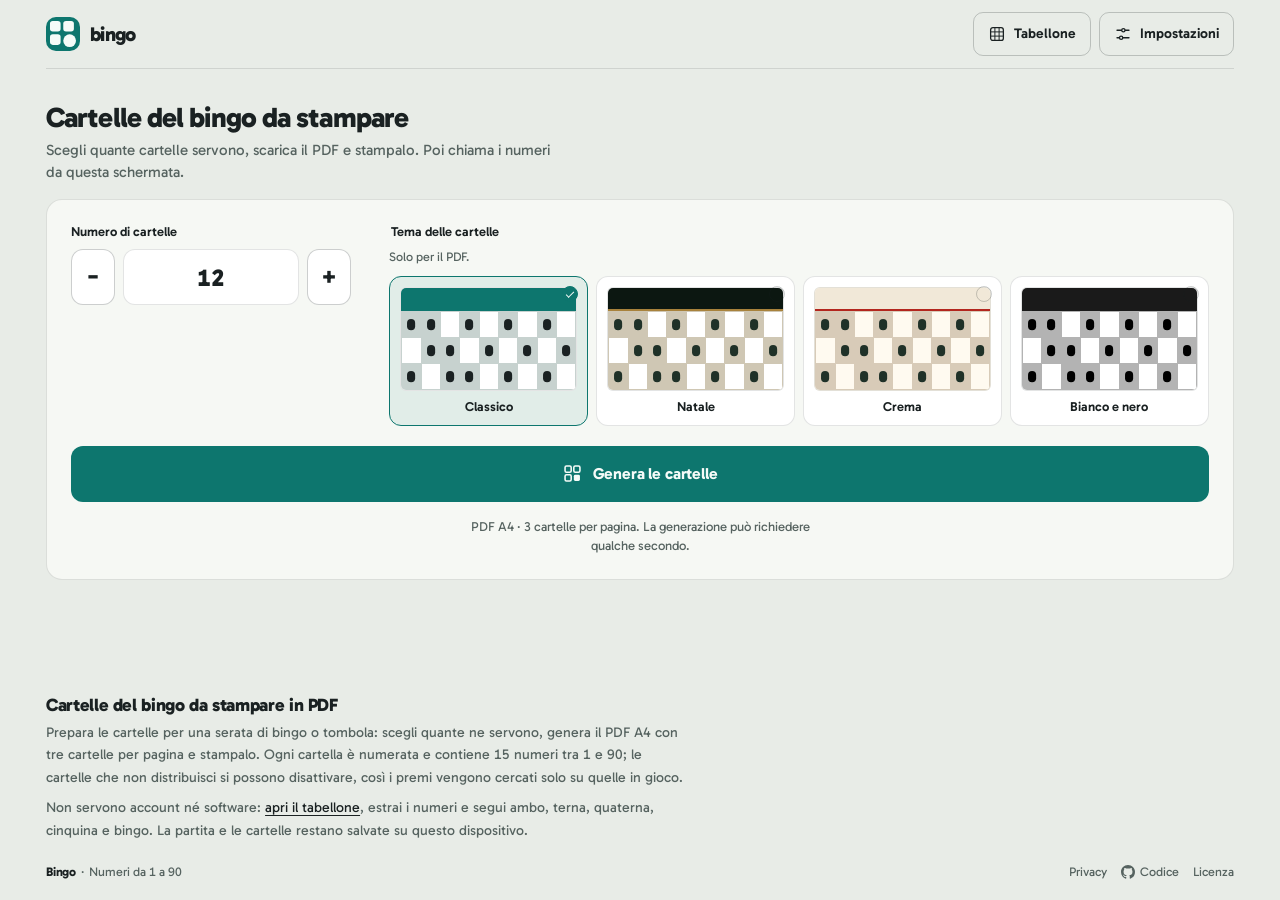
==== commit 6c2ebdc8: "Improve SEO with Italian metadata, sitemap, and 404 page" ====
--- a/cards.html
+++ b/cards.html
@@ -3,17 +3,83 @@
 <head>
 <meta charset="utf-8">
 <meta name="viewport" content="width=device-width, initial-scale=1, viewport-fit=cover">
-<title>Cartelle · Bingo</title>
-<meta name="description" content="Genera e stampa le cartelle del bingo, poi chiama i numeri e segui i premi. Le cartelle non distribuite restano fuori dal gioco.">
+<title>Cartelle del bingo da stampare in PDF, gratis</title>
+<meta name="description" content="Genera fino a 5.000 cartelle numerate e scarica il PDF A4 da stampare: tre per pagina, con ambo, terna, quaterna, cinquina e bingo. Gratis, senza registrazione.">
+<meta name="robots" content="index, follow, max-image-preview:large">
+<link rel="canonical" href="https://bingo.poppi.cc/cards">
 <meta name="page-type" content="software">
 <meta name="site-kind" content="software">
 <meta name="color-scheme" content="dark light">
 <meta name="theme-color" content="#121617" id="theme-color">
 <meta property="og:type" content="website">
-<meta property="og:title" content="Cartelle · Bingo">
-<meta property="og:description" content="Genera le cartelle, scarica il PDF e segui i premi mentre chiami i numeri.">
-<meta name="twitter:card" content="summary">
+<meta property="og:site_name" content="Bingo">
+<meta property="og:locale" content="it_IT">
+<meta property="og:url" content="https://bingo.poppi.cc/cards">
+<meta property="og:title" content="Cartelle del bingo da stampare in PDF, gratis">
+<meta property="og:description" content="Genera fino a 5.000 cartelle numerate, scarica il PDF A4 e segui ambo, terna, quaterna, cinquina e bingo.">
+<meta property="og:image" content="https://bingo.poppi.cc/assets/og-image.png">
+<meta property="og:image:type" content="image/png">
+<meta property="og:image:width" content="1200">
+<meta property="og:image:height" content="630">
+<meta property="og:image:alt" content="Bingo: tabellone digitale da 1 a 90 e cartelle da stampare">
+<meta name="twitter:card" content="summary_large_image">
+<meta name="twitter:title" content="Cartelle del bingo da stampare in PDF, gratis">
+<meta name="twitter:description" content="Genera fino a 5.000 cartelle numerate, scarica il PDF A4 e segui ambo, terna, quaterna, cinquina e bingo.">
+<meta name="twitter:image" content="https://bingo.poppi.cc/assets/og-image.png">
+<meta name="twitter:image:alt" content="Bingo: tabellone digitale da 1 a 90 e cartelle da stampare">
+<script type="application/ld+json">
+{
+  "@context": "https://schema.org",
+  "@graph": [
+    {
+      "@type": "WebApplication",
+      "@id": "https://bingo.poppi.cc/cards#app",
+      "name": "Cartelle del bingo da stampare",
+      "url": "https://bingo.poppi.cc/cards",
+      "description": "Genera fino a 5.000 cartelle del bingo numerate e scarica il PDF A4 da stampare, tre per pagina.",
+      "applicationCategory": "GameApplication",
+      "operatingSystem": "Any",
+      "browserRequirements": "Requires JavaScript",
+      "inLanguage": "it",
+      "isAccessibleForFree": true,
+      "offers": {
+        "@type": "Offer",
+        "price": "0",
+        "priceCurrency": "EUR"
+      },
+      "featureList": [
+        "Fino a 5.000 cartelle numerate",
+        "PDF A4 con tre cartelle per pagina",
+        "Ambo, terna, quaterna, cinquina e bingo",
+        "Cartelle non distribuite disattivabili"
+      ],
+      "isPartOf": {
+        "@id": "https://bingo.poppi.cc/#website"
+      }
+    },
+    {
+      "@type": "BreadcrumbList",
+      "itemListElement": [
+        {
+          "@type": "ListItem",
+          "position": 1,
+          "name": "Tabellone",
+          "item": "https://bingo.poppi.cc/"
+        },
+        {
+          "@type": "ListItem",
+          "position": 2,
+          "name": "Cartelle",
+          "item": "https://bingo.poppi.cc/cards"
+        }
+      ]
+    }
+  ]
+}
+</script>
 <link rel="icon" href="favicon.svg" type="image/svg+xml">
+<link rel="icon" href="assets/icons/favicon-32.png" sizes="32x32" type="image/png">
+<link rel="icon" href="assets/icons/favicon-16.png" sizes="16x16" type="image/png">
 <link rel="icon" href="favicon.ico" sizes="48x48">
 <link rel="apple-touch-icon" href="assets/icons/apple-touch-icon.png">
 <link rel="manifest" href="site.webmanifest">
@@ -97,7 +163,7 @@
   <main id="main">
     <header class="page-head">
       <div class="page-head__copy">
-        <h1 id="page-title">Prepara le cartelle</h1>
+        <h1 id="page-title">Cartelle del bingo da stampare</h1>
         <p class="page-head__intro" id="page-intro">Scegli quante cartelle servono, scarica il PDF e stampalo. Poi chiama i numeri da questa schermata.</p>
       </div>
       <div class="page-head__tools" id="page-tools" hidden>
@@ -247,6 +313,12 @@
         </section>
       </div>
     </section>
+
+    <section class="about" aria-labelledby="about-title" lang="it">
+      <h2 id="about-title">Cartelle del bingo da stampare in PDF</h2>
+      <p>Prepara le cartelle per una serata di bingo o tombola: scegli quante ne servono, genera il PDF A4 con tre cartelle per pagina e stampalo. Ogni cartella è numerata e contiene 15 numeri tra 1 e 90; le cartelle che non distribuisci si possono disattivare, così i premi vengono cercati solo su quelle in gioco.</p>
+      <p>Non servono account né software: <a href="./">apri il tabellone</a>, estrai i numeri e segui ambo, terna, quaterna, cinquina e bingo. La partita e le cartelle restano salvate su questo dispositivo.</p>
+    </section>
   </main>
 
   <footer class="foot">
--- a/assets/styles.css
+++ b/assets/styles.css
@@ -670,6 +670,65 @@
 }
 .history__saved .icon { color: var(--accent); }
 
+/* Crawlable page summary */
+.about {
+  max-width: 80ch;
+  padding-top: 4px;
+  color: var(--muted);
+  font-size: 14px;
+  line-height: 1.6;
+}
+.about h2 {
+  margin-bottom: 6px;
+  color: var(--ink);
+  font-size: 18px;
+  font-weight: 800;
+  line-height: 1.25;
+  letter-spacing: -.02em;
+}
+.about p + p { margin-top: 8px; }
+.about a {
+  color: var(--ink);
+  text-decoration: underline;
+  text-underline-offset: 3px;
+}
+
+/* 404 */
+.notfound {
+  display: flex;
+  flex-direction: column;
+  justify-content: center;
+  align-items: flex-start;
+  gap: 10px;
+  width: 100%;
+  max-width: 56ch;
+  min-height: 100dvh;
+  margin: 0 auto;
+  padding: 32px clamp(16px, 3.6vw, 48px);
+}
+.notfound__code {
+  color: var(--accent);
+  font-size: 13px;
+  font-weight: 800;
+  letter-spacing: .12em;
+}
+.notfound h1 {
+  font-size: clamp(30px, 5vw, 44px);
+  font-weight: 800;
+  line-height: 1.05;
+  letter-spacing: -.03em;
+}
+.notfound p {
+  color: var(--muted);
+  font-size: 16px;
+  line-height: 1.55;
+}
+.notfound a {
+  color: var(--ink);
+  text-decoration: underline;
+  text-underline-offset: 3px;
+}
+
 /* Footer */
 .foot {
   display: flex;
